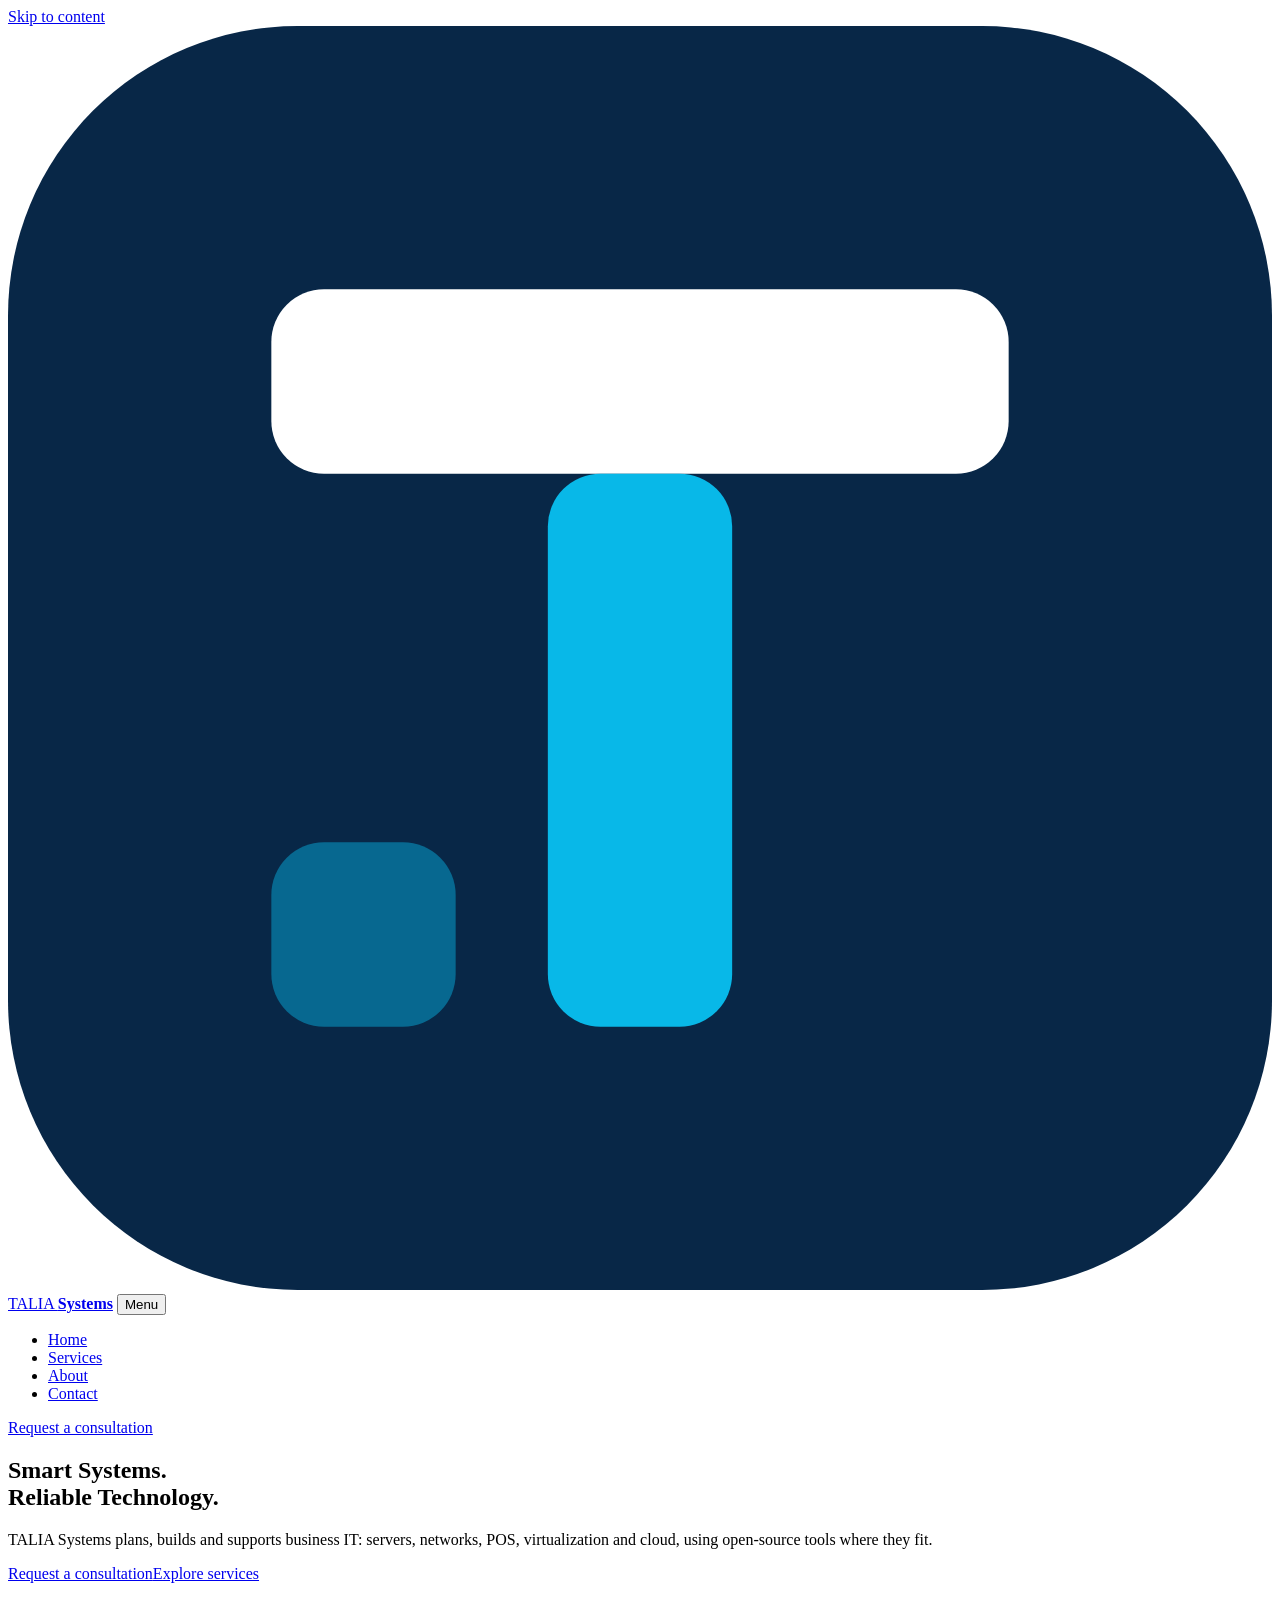
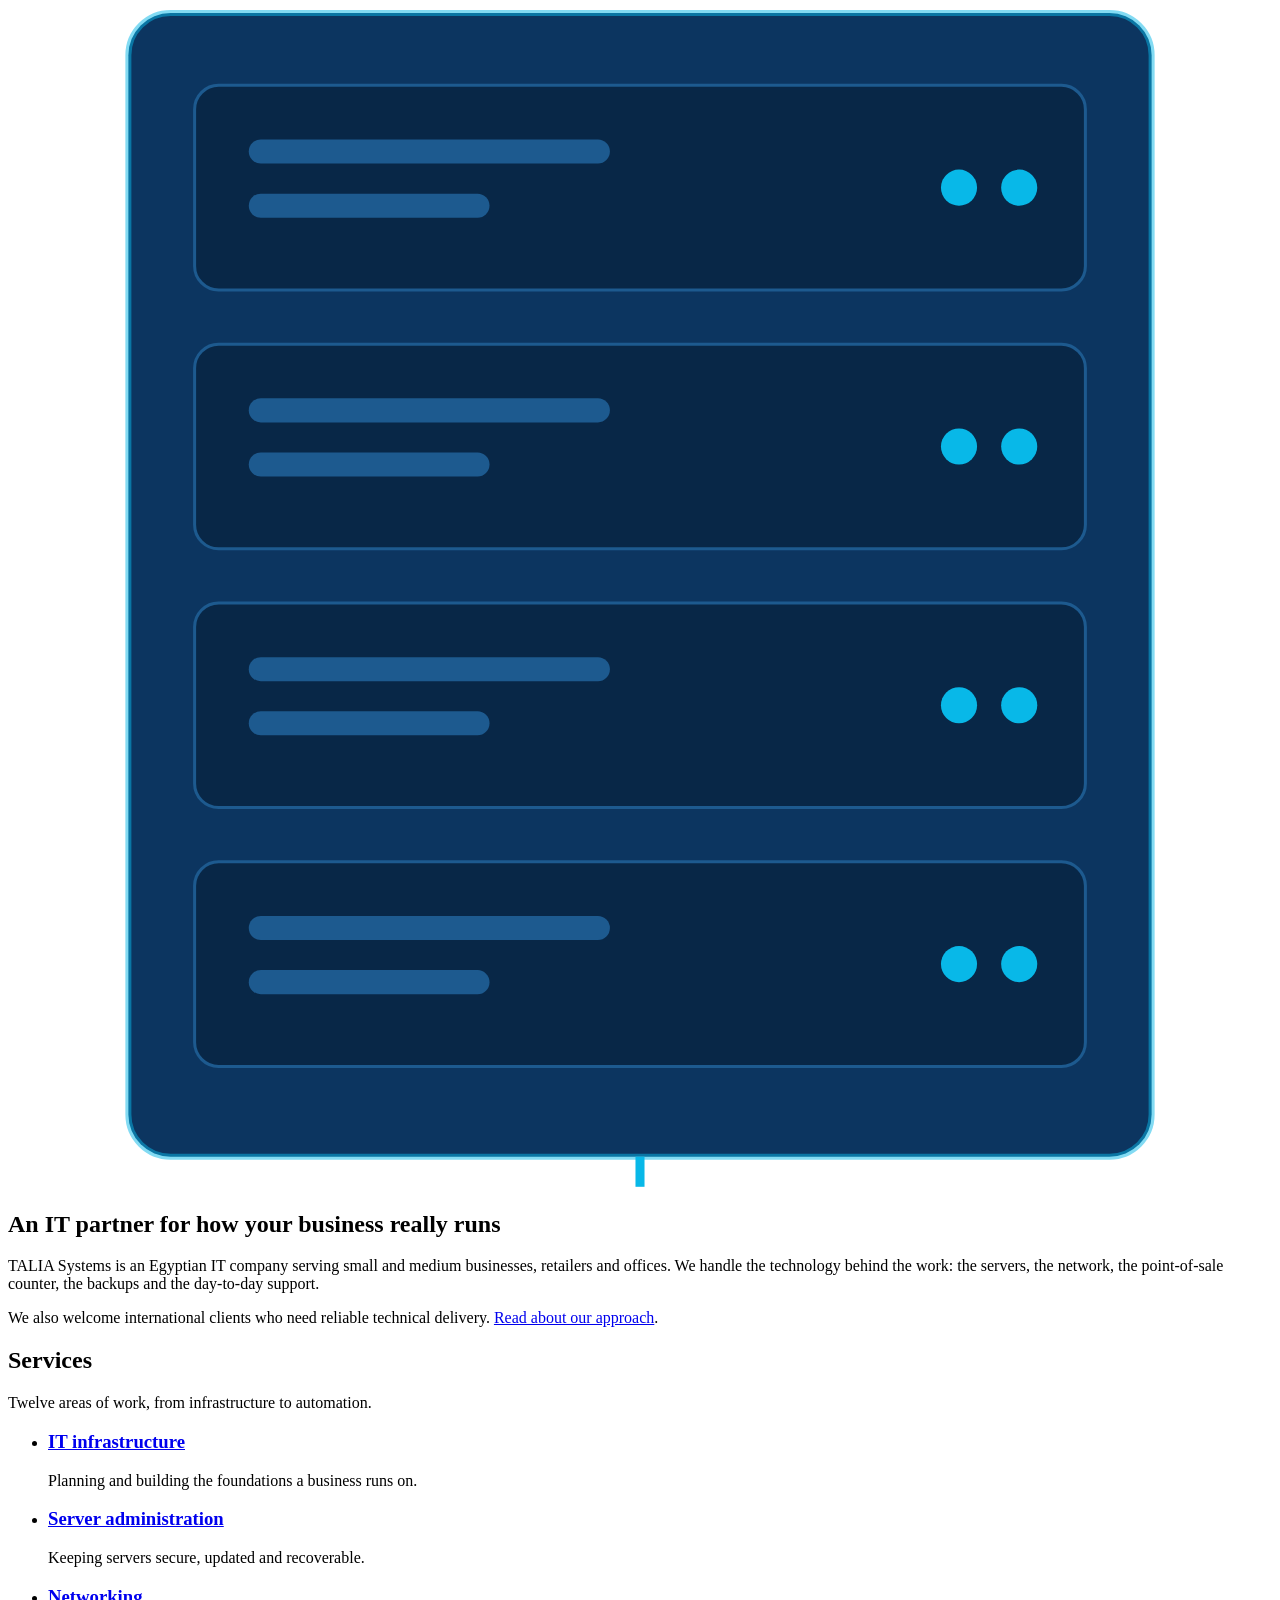
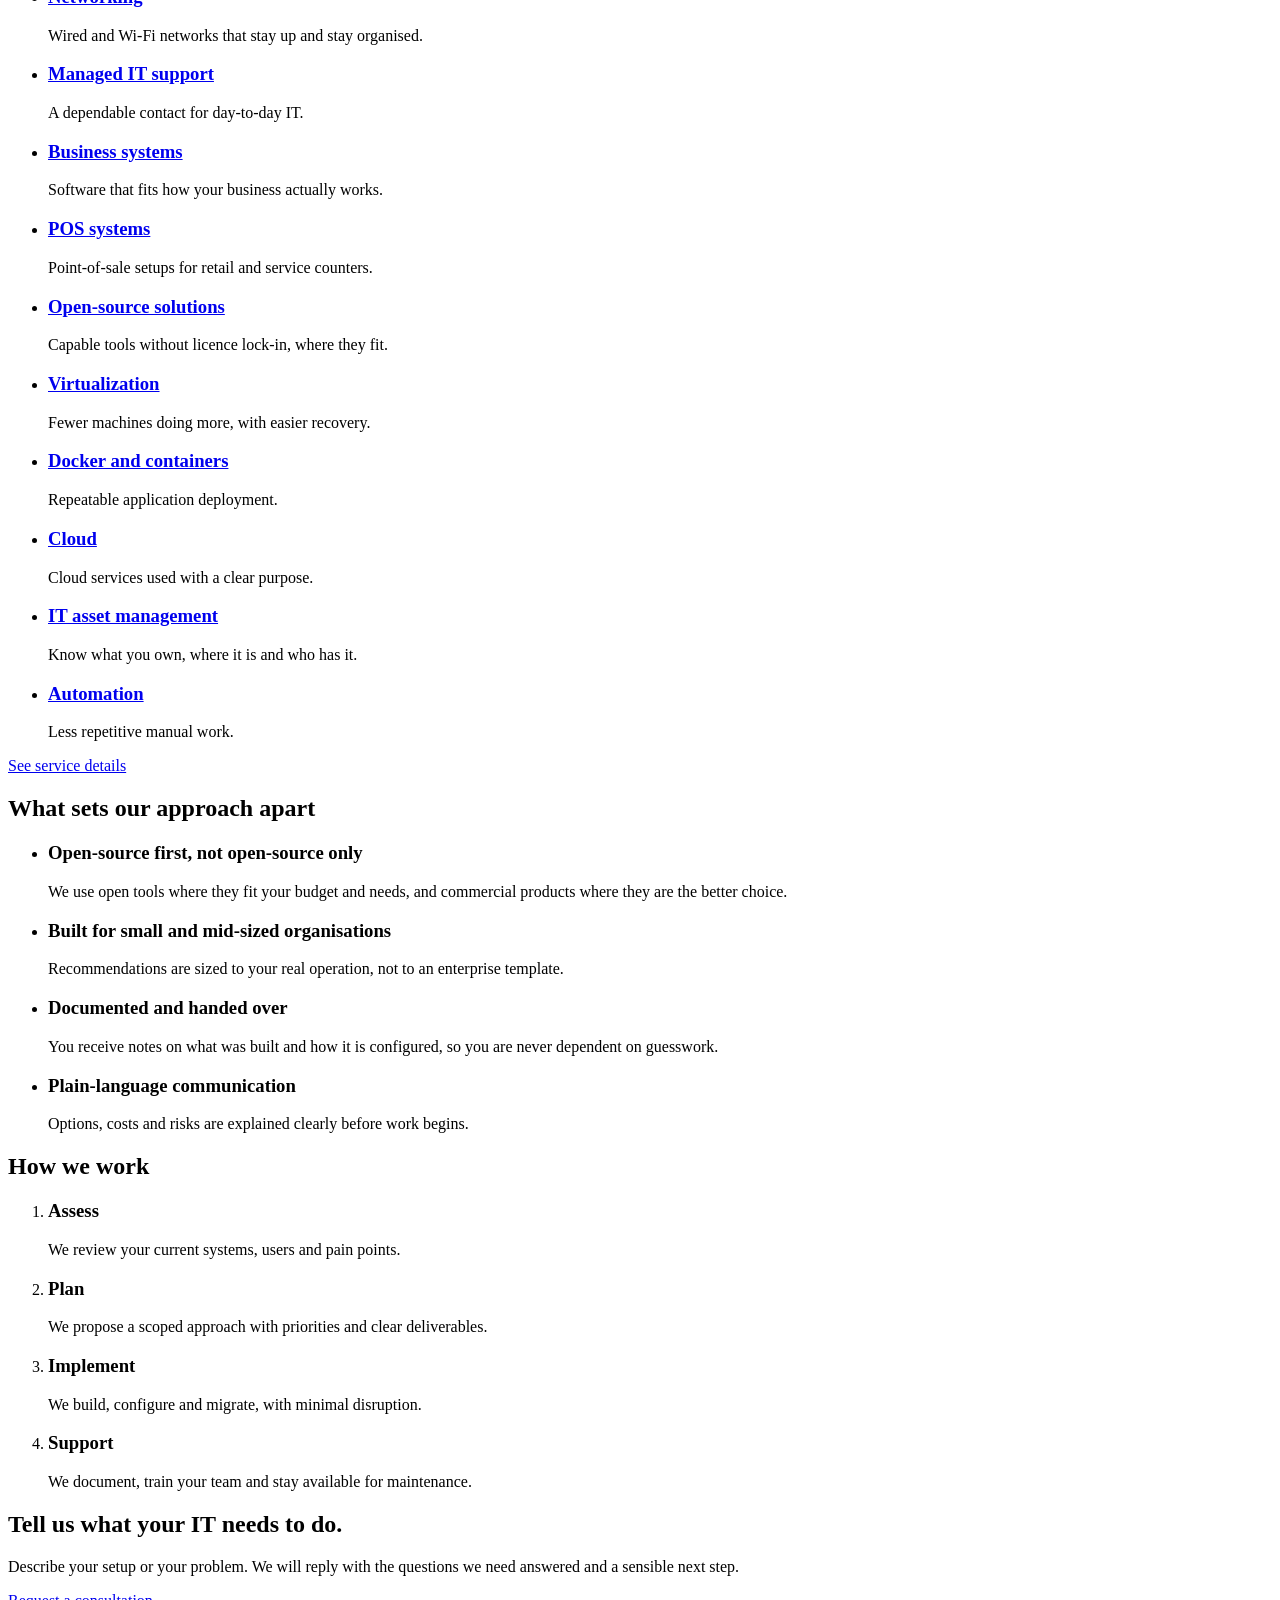
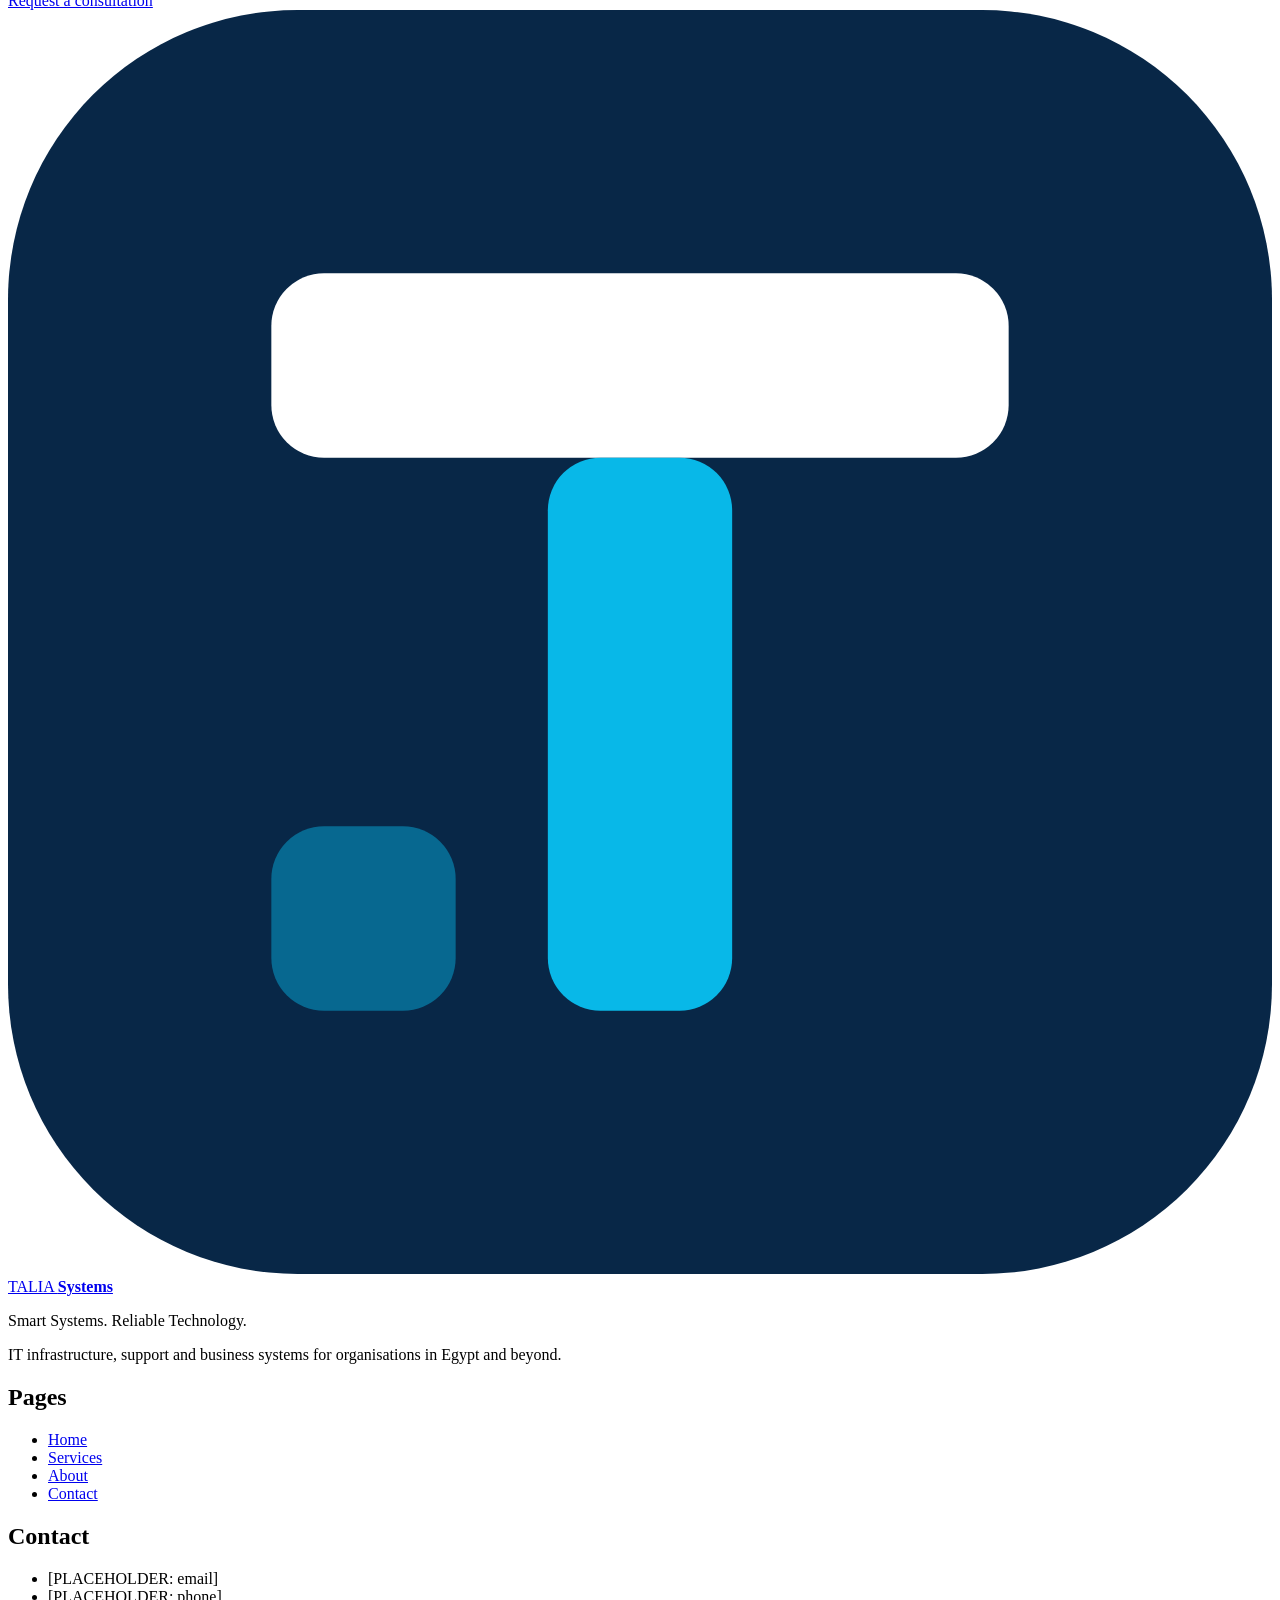
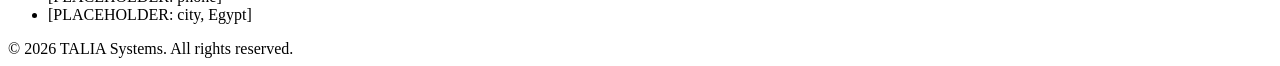
==== index.html @ a973f9c1 "Add files" ====
<!DOCTYPE html>
<html lang="en"><head><meta charset="utf-8"><meta name="viewport" content="width=device-width,initial-scale=1">
<title>TALIA Systems: Smart Systems. Reliable Technology.</title><meta name="description" content="TALIA Systems provides IT infrastructure, server administration, networking, managed support, POS, virtualization, cloud and automation for businesses in Egypt."><meta name="theme-color" content="#082747">
<link rel="icon" href="assets/favicon.svg" type="image/svg+xml">
<meta property="og:type" content="website"><meta property="og:site_name" content="TALIA Systems"><meta property="og:title" content="TALIA Systems: Smart Systems. Reliable Technology."><meta property="og:description" content="TALIA Systems provides IT infrastructure, server administration, networking, managed support, POS, virtualization, cloud and automation for businesses in Egypt."><meta property="og:image" content="assets/images/og-image.svg"><meta name="twitter:card" content="summary_large_image">
<link rel="stylesheet" href="assets/css/style.css"><script src="assets/js/main.js" defer></script></head>
<body class=""><a class="skip" href="#main">Skip to content</a>
<header class="top"><div class="wrap bar"><a class="brand" href="index.html" aria-label="TALIA Systems home"><svg class="mark" viewBox="0 0 48 48" aria-hidden="true" focusable="false"><rect width="48" height="48" rx="11" fill="#082747"/><rect x="10" y="10" width="28" height="7" rx="2" fill="#fff"/><rect x="20.5" y="17" width="7" height="21" rx="2" fill="#08B8E8"/><rect x="10" y="31" width="7" height="7" rx="2" fill="#08B8E8" opacity=".45"/></svg><span>TALIA <b>Systems</b></span></a>
<button class="burger" aria-expanded="false" aria-controls="menu"><span class="sr">Menu</span><i></i><i></i><i></i></button>
<nav id="menu" class="menu" aria-label="Main"><ul><li><a href="index.html" aria-current="page">Home</a></li><li><a href="services.html">Services</a></li><li><a href="about.html">About</a></li><li><a href="contact.html">Contact</a></li></ul><a class="btn btn-s" href="contact.html">Request a consultation</a></nav></div></header>
<main id="main"><section class="hero"><div class="wrap hgrid"><div><h1>Smart Systems.<br>Reliable Technology.</h1><p class="lead">TALIA Systems plans, builds and supports business IT: servers, networks, POS, virtualization and cloud, using open-source tools where they fit.</p><div class="acts"><a class="btn" href="contact.html">Request a consultation</a><a class="btn btn-g" href="services.html">Explore services</a></div></div><svg class="rack" viewBox="0 0 420 400" role="img" aria-label="Illustration of a server rack with status lights"><rect x="40" y="10" width="340" height="380" rx="14" fill="#0c3560" stroke="#08B8E8" stroke-opacity=".5" stroke-width="2"/><g><rect x="62" y="34" width="296" height="68" rx="8" fill="#082747" stroke="#1d5a8f"/><rect x="80" y="52" width="120" height="8" rx="4" fill="#1d5a8f"/><rect x="80" y="70" width="80" height="8" rx="4" fill="#1d5a8f"/><circle class="led l0" cx="316" cy="68" r="6" fill="#08B8E8"/><circle class="led l2" cx="336" cy="68" r="6" fill="#08B8E8"/></g><g><rect x="62" y="120" width="296" height="68" rx="8" fill="#082747" stroke="#1d5a8f"/><rect x="80" y="138" width="120" height="8" rx="4" fill="#1d5a8f"/><rect x="80" y="156" width="80" height="8" rx="4" fill="#1d5a8f"/><circle class="led l1" cx="316" cy="154" r="6" fill="#08B8E8"/><circle class="led l3" cx="336" cy="154" r="6" fill="#08B8E8"/></g><g><rect x="62" y="206" width="296" height="68" rx="8" fill="#082747" stroke="#1d5a8f"/><rect x="80" y="224" width="120" height="8" rx="4" fill="#1d5a8f"/><rect x="80" y="242" width="80" height="8" rx="4" fill="#1d5a8f"/><circle class="led l2" cx="316" cy="240" r="6" fill="#08B8E8"/><circle class="led l0" cx="336" cy="240" r="6" fill="#08B8E8"/></g><g><rect x="62" y="292" width="296" height="68" rx="8" fill="#082747" stroke="#1d5a8f"/><rect x="80" y="310" width="120" height="8" rx="4" fill="#1d5a8f"/><rect x="80" y="328" width="80" height="8" rx="4" fill="#1d5a8f"/><circle class="led l3" cx="316" cy="326" r="6" fill="#08B8E8"/><circle class="led l1" cx="336" cy="326" r="6" fill="#08B8E8"/></g><path d="M210 390v10" stroke="#08B8E8" stroke-width="3"/></svg></div></section>
<section class="sec"><div class="wrap two"><div><h2>An IT partner for how your business really runs</h2></div><div><p>TALIA Systems is an Egyptian IT company serving small and medium businesses, retailers and offices. We handle the technology behind the work: the servers, the network, the point-of-sale counter, the backups and the day-to-day support.</p><p>We also welcome international clients who need reliable technical delivery. <a href="about.html">Read about our approach</a>.</p></div></div></section>
<section class="sec alt"><div class="wrap"><h2>Services</h2><p class="sub">Twelve areas of work, from infrastructure to automation.</p><ul class="cards"><li><h3><a href="services.html#infrastructure">IT infrastructure</a></h3><p>Planning and building the foundations a business runs on.</p></li><li><h3><a href="services.html#servers">Server administration</a></h3><p>Keeping servers secure, updated and recoverable.</p></li><li><h3><a href="services.html#networking">Networking</a></h3><p>Wired and Wi-Fi networks that stay up and stay organised.</p></li><li><h3><a href="services.html#managed-it">Managed IT support</a></h3><p>A dependable contact for day-to-day IT.</p></li><li><h3><a href="services.html#business-systems">Business systems</a></h3><p>Software that fits how your business actually works.</p></li><li><h3><a href="services.html#pos">POS systems</a></h3><p>Point-of-sale setups for retail and service counters.</p></li><li><h3><a href="services.html#open-source">Open-source solutions</a></h3><p>Capable tools without licence lock-in, where they fit.</p></li><li><h3><a href="services.html#virtualization">Virtualization</a></h3><p>Fewer machines doing more, with easier recovery.</p></li><li><h3><a href="services.html#docker">Docker and containers</a></h3><p>Repeatable application deployment.</p></li><li><h3><a href="services.html#cloud">Cloud</a></h3><p>Cloud services used with a clear purpose.</p></li><li><h3><a href="services.html#asset-management">IT asset management</a></h3><p>Know what you own, where it is and who has it.</p></li><li><h3><a href="services.html#automation">Automation</a></h3><p>Less repetitive manual work.</p></li></ul><p class="more"><a class="btn btn-d" href="services.html">See service details</a></p></div></section>
<section class="sec"><div class="wrap"><h2>What sets our approach apart</h2><ul class="diff"><li><h3>Open-source first, not open-source only</h3><p>We use open tools where they fit your budget and needs, and commercial products where they are the better choice.</p></li><li><h3>Built for small and mid-sized organisations</h3><p>Recommendations are sized to your real operation, not to an enterprise template.</p></li><li><h3>Documented and handed over</h3><p>You receive notes on what was built and how it is configured, so you are never dependent on guesswork.</p></li><li><h3>Plain-language communication</h3><p>Options, costs and risks are explained clearly before work begins.</p></li></ul></div></section>
<section class="sec alt"><div class="wrap"><h2>How we work</h2><ol class="steps"><li><h3>Assess</h3><p>We review your current systems, users and pain points.</p></li><li><h3>Plan</h3><p>We propose a scoped approach with priorities and clear deliverables.</p></li><li><h3>Implement</h3><p>We build, configure and migrate, with minimal disruption.</p></li><li><h3>Support</h3><p>We document, train your team and stay available for maintenance.</p></li></ol></div></section><section class="cta"><div class="wrap"><h2>Tell us what your IT needs to do.</h2><p>Describe your setup or your problem. We will reply with the questions we need answered and a sensible next step.</p><a class="btn" href="contact.html">Request a consultation</a></div></section></main><footer class="foot"><div class="wrap fgrid"><div><a class="brand brand-l" href="index.html"><svg class="mark" viewBox="0 0 48 48" aria-hidden="true" focusable="false"><rect width="48" height="48" rx="11" fill="#082747"/><rect x="10" y="10" width="28" height="7" rx="2" fill="#fff"/><rect x="20.5" y="17" width="7" height="21" rx="2" fill="#08B8E8"/><rect x="10" y="31" width="7" height="7" rx="2" fill="#08B8E8" opacity=".45"/></svg><span>TALIA <b>Systems</b></span></a><p>Smart Systems. Reliable Technology.</p><p class="mut">IT infrastructure, support and business systems for organisations in Egypt and beyond.</p></div>
<nav aria-label="Footer"><h2>Pages</h2><ul><li><a href="index.html">Home</a></li><li><a href="services.html">Services</a></li><li><a href="about.html">About</a></li><li><a href="contact.html">Contact</a></li></ul></nav>
<div><h2>Contact</h2><ul><li><span class="ph">[PLACEHOLDER: email]</span></li><li><span class="ph">[PLACEHOLDER: phone]</span></li><li><span class="ph">[PLACEHOLDER: city, Egypt]</span></li></ul></div></div>
<div class="wrap legal">&copy; <span data-year>2026</span> TALIA Systems. All rights reserved.</div></footer></body></html>
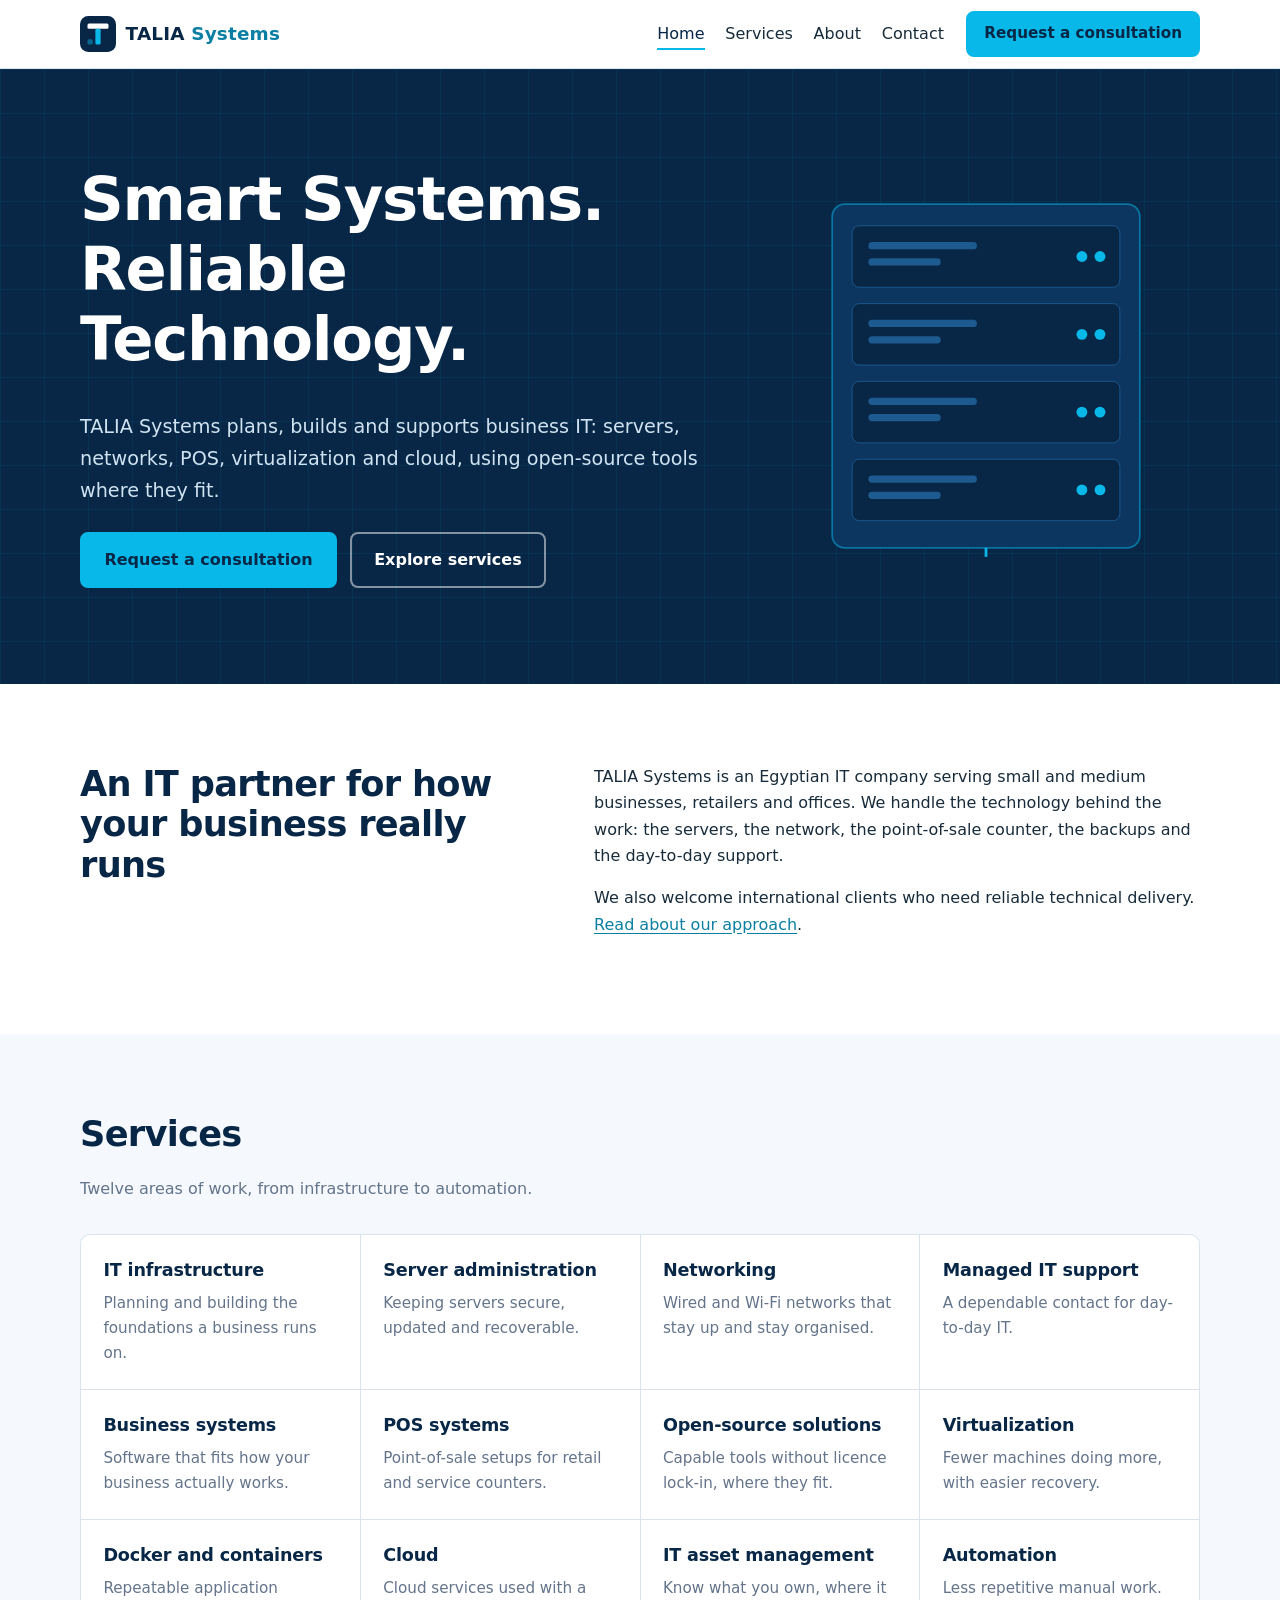
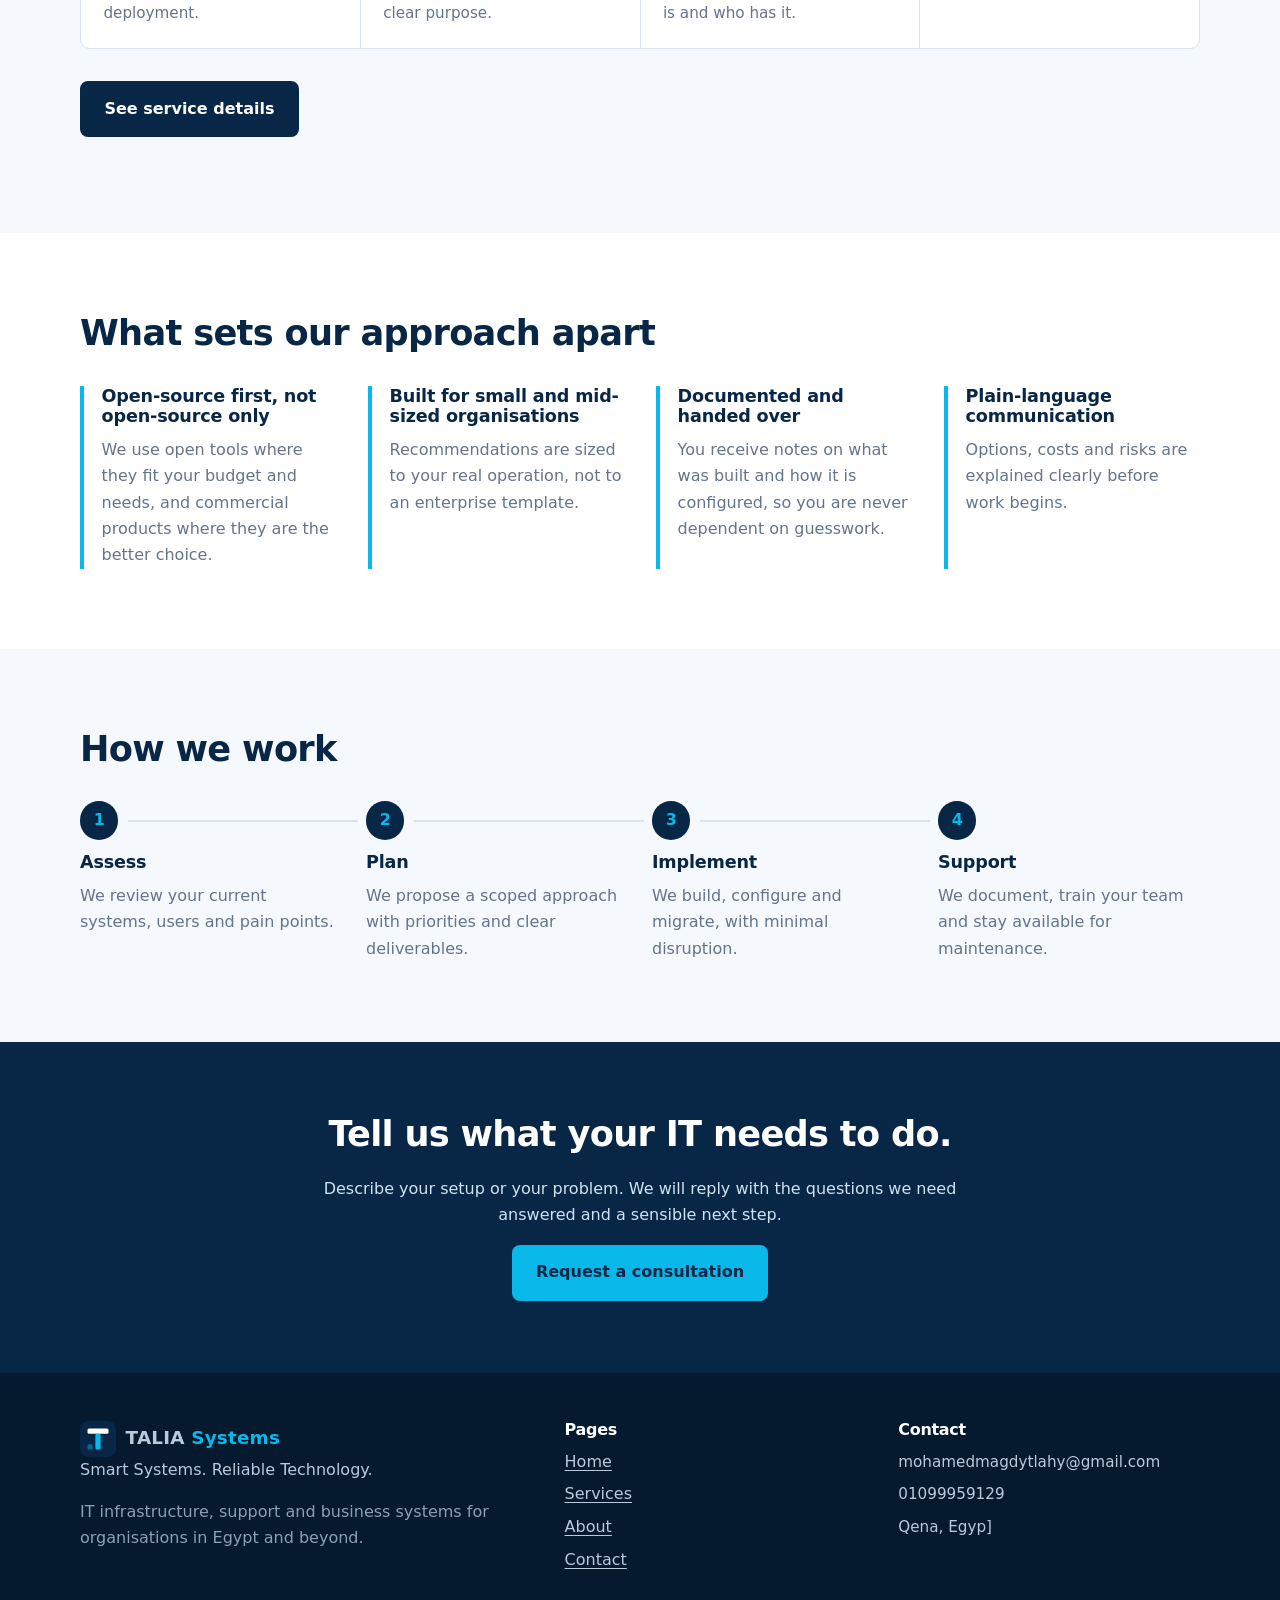
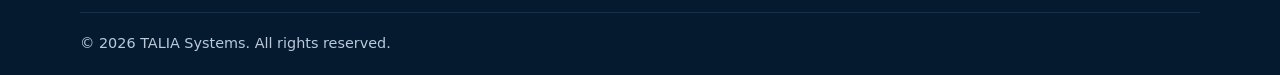
==== commit 64ec99f9: "update index.html contact info" ====
--- a/index.html
+++ b/index.html
@@ -14,5 +14,5 @@
 <section class="sec"><div class="wrap"><h2>What sets our approach apart</h2><ul class="diff"><li><h3>Open-source first, not open-source only</h3><p>We use open tools where they fit your budget and needs, and commercial products where they are the better choice.</p></li><li><h3>Built for small and mid-sized organisations</h3><p>Recommendations are sized to your real operation, not to an enterprise template.</p></li><li><h3>Documented and handed over</h3><p>You receive notes on what was built and how it is configured, so you are never dependent on guesswork.</p></li><li><h3>Plain-language communication</h3><p>Options, costs and risks are explained clearly before work begins.</p></li></ul></div></section>
 <section class="sec alt"><div class="wrap"><h2>How we work</h2><ol class="steps"><li><h3>Assess</h3><p>We review your current systems, users and pain points.</p></li><li><h3>Plan</h3><p>We propose a scoped approach with priorities and clear deliverables.</p></li><li><h3>Implement</h3><p>We build, configure and migrate, with minimal disruption.</p></li><li><h3>Support</h3><p>We document, train your team and stay available for maintenance.</p></li></ol></div></section><section class="cta"><div class="wrap"><h2>Tell us what your IT needs to do.</h2><p>Describe your setup or your problem. We will reply with the questions we need answered and a sensible next step.</p><a class="btn" href="contact.html">Request a consultation</a></div></section></main><footer class="foot"><div class="wrap fgrid"><div><a class="brand brand-l" href="index.html"><svg class="mark" viewBox="0 0 48 48" aria-hidden="true" focusable="false"><rect width="48" height="48" rx="11" fill="#082747"/><rect x="10" y="10" width="28" height="7" rx="2" fill="#fff"/><rect x="20.5" y="17" width="7" height="21" rx="2" fill="#08B8E8"/><rect x="10" y="31" width="7" height="7" rx="2" fill="#08B8E8" opacity=".45"/></svg><span>TALIA <b>Systems</b></span></a><p>Smart Systems. Reliable Technology.</p><p class="mut">IT infrastructure, support and business systems for organisations in Egypt and beyond.</p></div>
 <nav aria-label="Footer"><h2>Pages</h2><ul><li><a href="index.html">Home</a></li><li><a href="services.html">Services</a></li><li><a href="about.html">About</a></li><li><a href="contact.html">Contact</a></li></ul></nav>
-<div><h2>Contact</h2><ul><li><span class="ph">[PLACEHOLDER: email]</span></li><li><span class="ph">[PLACEHOLDER: phone]</span></li><li><span class="ph">[PLACEHOLDER: city, Egypt]</span></li></ul></div></div>
+<div><h2>Contact</h2><ul><li><span class="ph">mohamedmagdytlahy@gmail.com</span></li><li><span class="ph">01099959129</span></li><li><span class="ph">Qena, Egyp]</span></li></ul></div></div>
 <div class="wrap legal">&copy; <span data-year>2026</span> TALIA Systems. All rights reserved.</div></footer></body></html>
--- a/assets/css/style.css
+++ b/assets/css/style.css
@@ -0,0 +1,67 @@
+:root{--navy:#082747;--cyan:#08B8E8;--white:#fff;--bg:#F5F8FC;--ink:#172B3A;--mut:#64748B;--line:#dbe4ee;--cyan-d:#0a7fa3;--r:10px}
+*{box-sizing:border-box}html{scroll-behavior:smooth;scroll-padding-top:84px}
+body{margin:0;font:1rem/1.65 "Segoe UI",system-ui,-apple-system,"Helvetica Neue",Arial,sans-serif;color:var(--ink);background:var(--white);-webkit-text-size-adjust:100%}
+img,svg{max-width:100%}a{color:var(--cyan-d);text-underline-offset:3px}a:hover{color:var(--navy)}
+:focus-visible{outline:3px solid var(--cyan);outline-offset:3px;border-radius:4px}
+.sr,.skip:not(:focus){position:absolute;width:1px;height:1px;overflow:hidden;clip:rect(0 0 0 0);white-space:nowrap}
+.skip:focus{position:fixed;top:8px;left:8px;z-index:99;background:var(--white);padding:.6rem 1rem;border-radius:6px}
+.wrap{width:min(1120px,100% - 2.5rem);margin-inline:auto}
+h1,h2,h3{font-weight:700;line-height:1.15;letter-spacing:-.02em;color:var(--navy);margin:0 0 .6em}
+h1{font-size:clamp(2.2rem,5.5vw,3.8rem)}h2{font-size:clamp(1.6rem,3vw,2.2rem)}h3{font-size:1.1rem;letter-spacing:-.01em}
+p{margin:0 0 1em;max-width:68ch}.lead{font-size:1.2rem;max-width:56ch}.mut,.sub{color:var(--mut)}
+.top{position:sticky;top:0;z-index:20;background:rgba(255,255,255,.96);border-bottom:1px solid var(--line);backdrop-filter:blur(8px)}
+.bar{display:flex;align-items:center;justify-content:space-between;min-height:68px;gap:1rem}
+.brand{display:flex;align-items:center;gap:.6rem;text-decoration:none;color:var(--navy);font-size:1.15rem;font-weight:600;letter-spacing:.01em}.brand b{color:var(--cyan-d);font-weight:600}.mark{width:36px;height:36px;flex:none}
+.menu{display:flex;align-items:center;gap:1.4rem}.menu ul{display:flex;gap:1.3rem;list-style:none;margin:0;padding:0}
+.menu a:not(.btn){color:var(--ink);text-decoration:none;padding:.3rem 0;border-bottom:2px solid transparent}
+.menu a:not(.btn):hover,.menu a[aria-current]{border-color:var(--cyan);color:var(--navy)}
+.burger{display:none;background:none;border:1px solid var(--line);border-radius:8px;width:44px;height:44px;padding:11px;cursor:pointer}
+.burger i{display:block;height:2px;background:var(--navy);margin:5px 0;transition:transform .2s}
+.btn{display:inline-block;background:var(--cyan);color:var(--navy);font-weight:700;text-decoration:none;padding:.8rem 1.4rem;border-radius:8px;border:2px solid var(--cyan);cursor:pointer;font:inherit;font-weight:700;transition:background .2s,color .2s}
+.btn:hover{background:var(--white);color:var(--navy)}.btn-s{padding:.55rem 1rem;font-size:.95rem}
+.btn-g{background:transparent;color:var(--white);border-color:rgba(255,255,255,.5)}.btn-g:hover{background:var(--white);color:var(--navy)}
+.btn-d{background:var(--navy);color:var(--white);border-color:var(--navy)}.btn-d:hover{background:var(--white);color:var(--navy)}
+.acts{display:flex;flex-wrap:wrap;gap:.8rem;margin-top:1.6rem}
+.hero{background:var(--navy);color:var(--white);padding:clamp(3rem,8vw,6rem) 0;background-image:linear-gradient(rgba(8,184,232,.07) 1px,transparent 1px),linear-gradient(90deg,rgba(8,184,232,.07) 1px,transparent 1px);background-size:44px 44px}
+.hero h1,.hero .lead{color:var(--white)}.hero .lead{color:#cfe3f2}
+.hgrid{display:grid;grid-template-columns:1.2fr .8fr;gap:3rem;align-items:center}.rack{width:100%;max-width:380px;justify-self:center}
+.led{animation:blink 2.4s infinite}.l1{animation-delay:.6s}.l2{animation-delay:1.2s}.l3{animation-delay:1.8s}
+@keyframes blink{0%,60%,100%{opacity:1}75%{opacity:.2}}
+.sec{padding:clamp(3rem,7vw,5rem) 0}.alt{background:var(--bg)}
+.two{display:grid;grid-template-columns:1fr 1.3fr;gap:3rem}
+.cards{list-style:none;margin:2rem 0 0;padding:0;display:grid;grid-template-columns:repeat(auto-fill,minmax(250px,1fr));gap:1px;background:var(--line);border:1px solid var(--line);border-radius:var(--r);overflow:hidden}
+.cards li{background:var(--white);padding:1.4rem;border-top:3px solid transparent;transition:border-color .2s}.cards li:hover,.cards li:focus-within{border-top-color:var(--cyan)}
+.cards a{color:var(--navy);text-decoration:none}.cards a:hover{text-decoration:underline}.cards p{color:var(--mut);margin:0;font-size:.95rem}
+.more{margin-top:2rem}
+.diff{list-style:none;padding:0;margin:2rem 0 0;display:grid;grid-template-columns:repeat(auto-fit,minmax(240px,1fr));gap:2rem}
+.diff li{border-left:4px solid var(--cyan);padding-left:1.1rem}.diff p{color:var(--mut);margin:0}
+.steps{list-style:none;counter-reset:s;padding:0;margin:2rem 0 0;display:grid;grid-template-columns:repeat(auto-fit,minmax(210px,1fr));gap:1.5rem}
+.steps li{counter-increment:s;position:relative;padding-top:3.2rem}.steps li:before{content:counter(s);position:absolute;top:0;left:0;width:2.4rem;height:2.4rem;border-radius:50%;background:var(--navy);color:var(--cyan);font-weight:700;display:grid;place-items:center}
+.steps li:after{content:"";position:absolute;top:1.2rem;left:3rem;right:-1rem;height:2px;background:var(--line)}.steps li:last-child:after{display:none}.steps p{color:var(--mut);margin:0}
+.cta{background:var(--navy);color:var(--white);text-align:center;padding:clamp(3rem,7vw,4.5rem) 0}.cta h2{color:var(--white)}.cta p{margin-inline:auto;color:#cfe3f2}
+.phead{background:var(--navy);padding:clamp(2.5rem,6vw,4rem) 0;color:var(--white)}.phead h1{color:var(--white);margin-bottom:.4em}.phead .lead{color:#cfe3f2;margin:0}
+.svcs{padding-block:2rem 4rem}.svc{display:grid;grid-template-columns:1.3fr 1fr;gap:2.5rem;padding:2.2rem 0;border-bottom:1px solid var(--line)}.svc:last-child{border:0}
+.svc ul{list-style:none;margin:0;padding:1.2rem 1.4rem;background:var(--bg);border-radius:var(--r);align-self:start}
+.svc li{padding:.45rem 0 .45rem 1.5rem;position:relative}.svc li:before{content:"";position:absolute;left:0;top:1.05em;width:.7rem;height:2px;background:var(--cyan)}
+.cgrid{display:grid;grid-template-columns:1fr 1.2fr;gap:3rem}.det dt{font-weight:700;color:var(--navy);margin-top:1rem}.det dd{margin:0}
+.ph {
+    background: transparent;
+    color: inherit;
+    padding: 0;
+    border-radius: 0;
+    font-size: .95em;
+}
+.note{background:var(--bg);border-left:4px solid var(--cyan);padding:.8rem 1rem;font-size:.95rem}
+.fld{margin-bottom:1.1rem}label{display:block;font-weight:600;margin-bottom:.3rem;color:var(--navy)}
+input,select,textarea{width:100%;font:inherit;color:var(--ink);padding:.7rem .8rem;border:1.5px solid #9fb1c4;border-radius:8px;background:var(--white)}
+input[aria-invalid=true],textarea[aria-invalid=true]{border-color:#b42318}.err{display:block;color:#b42318;font-size:.9rem;min-height:0}
+#fstatus{margin-top:1rem}#fstatus .ok,#fstatus .warn{padding:.9rem 1rem;border-radius:8px;max-width:60ch}#fstatus .ok{background:#e7f7fc;border:1px solid var(--cyan)}#fstatus .warn{background:#fff3c4}
+.nf{text-align:center;padding:clamp(4rem,12vw,8rem) 0}.nf .big{font-size:clamp(5rem,18vw,10rem);font-weight:800;color:var(--navy);line-height:1;margin:0 auto;letter-spacing:-.05em;border-bottom:6px solid var(--cyan);display:inline-block}.nf .lead{margin-inline:auto}.nf .acts{justify-content:center}.nf .btn-g{color:var(--navy);border-color:var(--navy)}
+.foot{background:#05192f;color:#b9cadb;padding-top:3rem}.foot a{color:#b9cadb}.foot a:hover{color:var(--cyan)}.foot h2{font-size:1rem;color:var(--white)}
+.brand-l{color:var(--white)}.brand-l b{color:var(--cyan)}.foot .mut{color:#8aa0b6}.foot ul{list-style:none;padding:0;margin:0}.foot li{margin-bottom:.4rem}
+.fgrid{display:grid;grid-template-columns:1.5fr 1fr 1fr;gap:2rem}.legal{border-top:1px solid #16304d;margin-top:2rem;padding-block:1.2rem;font-size:.9rem}
+@media(max-width:860px){.hgrid,.two,.svc,.cgrid,.fgrid{grid-template-columns:1fr;gap:1.5rem}.rack{max-width:260px}.steps li:after{display:none}
+.burger{display:block}.menu{display:none;position:absolute;left:0;right:0;top:100%;background:var(--white);border-bottom:1px solid var(--line);flex-direction:column;align-items:stretch;padding:1rem 1.25rem 1.4rem;gap:1rem}
+.menu.open{display:flex}.menu ul{flex-direction:column;gap:.4rem}.menu a:not(.btn){display:block;padding:.6rem 0}.btn-s{text-align:center}
+.burger[aria-expanded=true] i:nth-of-type(1){transform:translateY(7px) rotate(45deg)}.burger[aria-expanded=true] i:nth-of-type(2){opacity:0}.burger[aria-expanded=true] i:nth-of-type(3){transform:translateY(-7px) rotate(-45deg)}}
+@media(prefers-reduced-motion:reduce){*,*:before,*:after{animation:none!important;transition:none!important;scroll-behavior:auto!important}}
